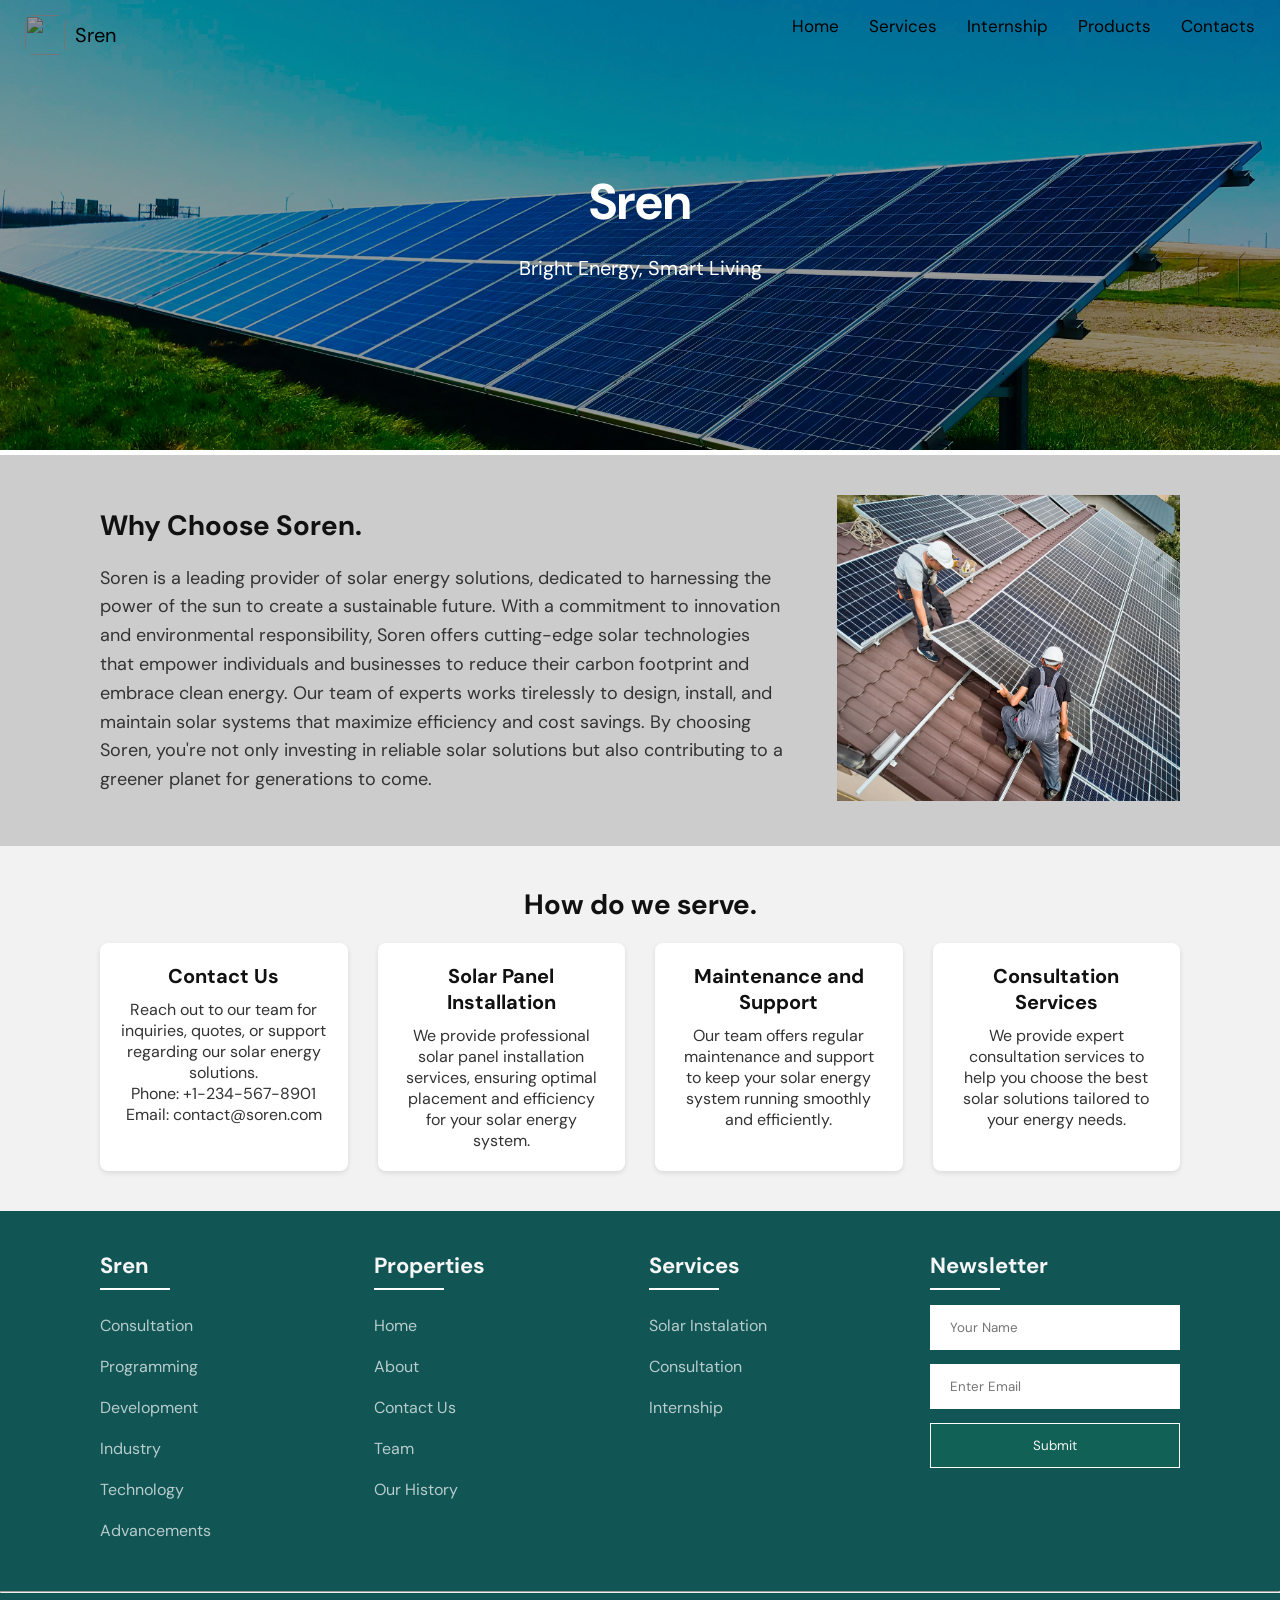
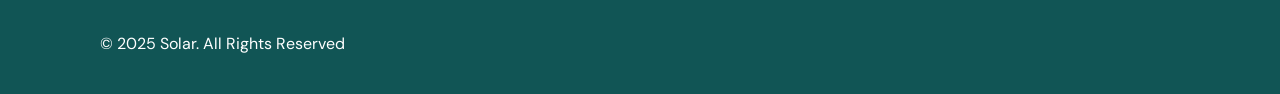
==== index.html @ a33e50d1 "Initial" ====
<!DOCTYPE html>
<html lang="en">
  <head>
    <meta charset="UTF-8" />
    <meta name="viewport" content="width=device-width, initial-scale=1.0" />
    <title>Project Solar</title>
    <link rel="stylesheet" href="index.css" />
    <link
      rel="stylesheet"
      href="https://cdnjs.cloudflare.com/ajax/libs/font-awesome/7.0.1/css/all.min.css"
    />
    <link rel="preconnect" href="https://fonts.googleapis.com" />
    <link rel="preconnect" href="https://fonts.gstatic.com" crossorigin />
    <link
      href="https://fonts.googleapis.com/css2?family=DM+Sans:ital,opsz,wght@0,9..40,100..1000;1,9..40,100..1000&family=Rubik:ital,wght@0,300..900;1,300..900&display=swap"
      rel="stylesheet"
    />
  </head>
  <body>
    <header>
      <nav class="navbar">
        <div class="brand">
          <img src="" alt="" />
          <span>S<i class="fa-regular fa-sun"></i>ren</span>
        </div>
        <div class="nav-links">
          <a href="#"><i class="fa-solid fa-house"></i>Home</a>
          <a href="#"><i class="fa-solid fa-bell-concierge"></i>Services</a>
          <a href="#"><i class="fa-solid fa-briefcase"></i>Internship</a>
          <a href="#"><i class="fa-solid fa-dolly"></i>Products</a>
          <a href="#"><i class="fa-solid fa-phone"></i>Contacts</a>
        </div>
      </nav>
    </header>
    <section class="intro">
      <img src="Images/s1.jpg" alt="" class="img">
      <div class="overlay">
        <div class="left">
          <h2>S<i class="fa-regular fa-sun"></i>ren</h2>
          <p>Bright Energy, Smart Living</p>
        </div>
        <div class="right"></div>
      </div>
    </section>
    <section class="info">
      <div class="info1">
        <h3>Why Choose Soren.</h3>
        <p>
          Soren is a leading provider of solar energy solutions, dedicated to
          harnessing the power of the sun to create a sustainable future. With a
          commitment to innovation and environmental responsibility, Soren
          offers cutting-edge solar technologies that empower individuals and
          businesses to reduce their carbon footprint and embrace clean energy.
          Our team of experts works tirelessly to design, install, and maintain
          solar systems that maximize efficiency and cost savings. By choosing
          Soren, you're not only investing in reliable solar solutions but also
          contributing to a greener planet for generations to come.
        </p>
      </div>
      <div class="info2">
        <img src="Images/s4.jpg" alt="" class="img2" />
      </div>
    </section>
    <section>
      <div class="info3">
        <h3>How do we serve.</h3>
        <div class="card-container">
          <div class="card">
            <i class="fa-solid fa-phone"></i>
            <h4>Contact Us</h4>
            <p>
              Reach out to our team for inquiries, quotes, or support regarding
              our solar energy solutions.
              <span style="display: block">
                Phone: +1-234-567-8901 <br />
                Email: contact@soren.com
              </span>
            </p>
          </div>
          <div class="card">
            <i class="fa-solid fa-solar-panel fa"></i>
            <h4>Solar Panel Installation</h4>
            <p>
              We provide professional solar panel installation services,
              ensuring optimal placement and efficiency for your solar energy
              system.
            </p>
          </div>
          <div class="card">
            <i class="fa-solid fa-tools fa"></i>
            <h4>Maintenance and Support</h4>
            <p>
              Our team offers regular maintenance and support to keep your solar
              energy system running smoothly and efficiently.
            </p>
          </div>
          <div class="card">
            <i class="fa-solid fa-leaf fa"></i>
            <h4>Consultation Services</h4>
            <p>
              We provide expert consultation services to help you choose the
              best solar solutions tailored to your energy needs.
            </p>
          </div>
        </div>
      </div>
    </section>

    <footer>
      <div class="container">
        <div class="row">
          <div class="footer-col">
            <h4>S<i class="fa-regular fa-sun"></i>ren</h4>
            <ul>
              <li><a href="#">Consultation</a></li>
              <li><a href="#">Programming</a></li>
              <li><a href="#">Development</a></li>
              <li><a href="#">Industry</a></li>
              <li><a href="#">Technology</a></li>
              <li><a href="#">Advancements</a></li>
            </ul>
          </div>
          <!-- 2nd column -->
          <div class="footer-col">
            <h4>Properties</h4>
            <ul>
              <li><a href="#">Home</a></li>
              <li><a href="#">About</a></li>
              <li><a href="#">Contact Us</a></li>
              <li><a href="#">Team</a></li>
              <li><a href="#">Our History</a></li>
            </ul>
          </div>
          <!-- 3rd Column -->
          <div class="footer-col">
            <h4>Services</h4>
            <ul>
              <li><a href="#">Solar Instalation</a></li>
              <li><a href="#">Consultation</a></li>
              <li><a href="#">Internship</a></li>
            </ul>
          </div>
          <!-- 4th column -->
          <div class="footer-col">
            <h4>Newsletter</h4>
            <form action="">
              <input type="text" placeholder="Your Name" class="inputName" />
              <input
                type="email"
                placeholder="Enter Email"
                class="inputEmail"
              />
              <input type="submit" value="Submit" class="inputSubmit" />
            </form>
          </div>
        </div>
        <hr />
        <div class="row">
          <div class="col">
            <p>&#169; 2025 Solar. All Rights Reserved</p>
          </div>
          <div class="socialicons">
            <a href=""><i class="fa-brands fa-facebook"></i></a>
            <a href=""><i class="fa-brands fa-instagram"></i></a>
            <a href=""><i class="fa-brands fa-x-twitter"></i></a>
            <a href=""><i class="fa-brands fa-linked-in"></i></a>
          </div>
        </div>
      </div>
    </footer>
  </body>
</html>
---- index.css ----
* {
  margin: 0;
  padding: 0;
  font-family: "DM Sans", sans-serif;
  box-sizing: border-box;
}
/* The navbar */
header {
  position: fixed;
  width: 100%;
}
.navbar {
  display: flex;
  justify-content: space-between;
  padding: 15px 25px;
  flex-wrap: wrap;
  background-color: rgba(0, 0, 0, 0);
}
.brand {
  display: flex;
  align-items: center;
  gap: 10px;
}
/* The logo` */
.brand img {
  width: 40px;
  height: 40px;
  border-radius: 8px;
}
.brand span {
  display: flex;
  font-size: 20px;
  /* gap: 30px; */
}
/* Nav Links */
.nav-links {
  display: flex;
  gap: 30px;
  justify-content: space-around;
}
.nav-links a {
  color: black;
  text-decoration: none;
  font-size: 17px;
  transition: color 0.5s ease-in-out, text-decoration 0.5s ease-in-out;
}
.nav-links a:hover {
  color: green;
  text-decoration: underline;
}
/* Section */

.img {
  width: 100%;
  height: 50vh;
  object-fit: cover;
}
.overlay {
  position: absolute;
  top: 0;
  left: 0;
  width: 100%;
  height: 50vh;
  background-color: rgba(0, 0, 0, 0.4);
  display: flex;
  flex-direction: column;
  justify-content: center;
  align-items: center;
  color: white;
  text-align: center;
}
.overlay h2 {
  font-size: 50px;
  margin-bottom: 20px;
}
.overlay p {
  font-size: 20px;
}
/* First Section */
.info {
  display: flex;
  justify-content: center;
  align-items: center;
  padding: 40px 100px;
  background-color: rgba(0, 0, 0, 0.2);
}
.info1 {
  width: 100%;
}
.info1 h3 {
  font-size: 28px;
  margin-bottom: 20px;
  color: #111;
}
.info1 p {
  font-size: 18px;
  line-height: 1.6;
  color: #333;
}

.info2 {
  margin-left: 50px;
  width: 50%;
}
.info2 .img2 {
  width: 100%;
  height: 100%;
  object-fit: cover;
}
/* Second section */
.info3 {
  text-align: center;
  padding: 40px 100px;
  background-color: rgba(0, 0, 0, 0.05);
}
.info3 h3 {
  font-size: 28px;
  margin-bottom: 20px;
  color: #111;
}
.card-container {
  display: flex;
  gap: 30px;
  justify-content: center;
}
.card {
  background-color: white;
  padding: 20px;
  border-radius: 8px;
  box-shadow: 0 2px 5px rgba(0, 0, 0, 0.1);
  width: 250px;
  text-align: center;
}
.card i {
  font-size: 40px;
  color: #155;
  margin-bottom: 15px;
}
.card h4 {
  font-size: 20px;
  margin-bottom: 10px;
  color: #111;
}
.card p {
  font-size: 16px;
  color: #333;
}

/* The footer */
footer .container {
  background-color: #155;
}
.row {
  display: flex;
  justify-content: space-between;
  padding: 40px 100px;
}
.footer-col ul {
  list-style: none;
}
.footer-col h4 {
  color: whitesmoke;
  margin-bottom: 25px;
  font-size: 22px;
  position: relative;
}
.footer-col h4::before {
  content: "";
  width: 70px;
  height: 2px;
  position: absolute;
  background-color: white;
  bottom: -10px;
}
.footer-col ul li {
  padding: 10px 0;
}
.footer-col ul li a {
  color: white;
  text-decoration: none;
  font-size: 16px;
  opacity: 0.7;
  transition: 0.5s;
}
.footer-col ul li a:hover {
  opacity: 1;
}
.footer-col input {
  border: none;
  width: 250px;
  height: 45px;
  display: block;
  padding-left: 20px;
  margin: 14px 0;
}
.footer-col .inputSubmit {
  padding: 0px 20px;
  color: whitesmoke;
  background-color: rgba(28, 207, 96, 0.1);
  border: none;
  border: 1px solid white;
}
.col p {
  color: white;
}
.row hr {
  opacity: 0.7;
}
.row .socialicons i {
  display: inline-block;
  color: white;
  font-size: 20px;
  margin: 0 15px;
  transition: 0.5s;
}
.row .socialicons i:hover {
  color: aquamarine;
  border: 0.5px solid whitesmoke;
}
@media (max-width: 600px) {
  footer .row {
    flex-direction: column;
    padding: 20px 30px;
  }
  footer .footer-col ul {
    margin-left: 20px;
    margin-bottom: 20px;
  }
  .footer-col input {
    width: 100%;
  }
}
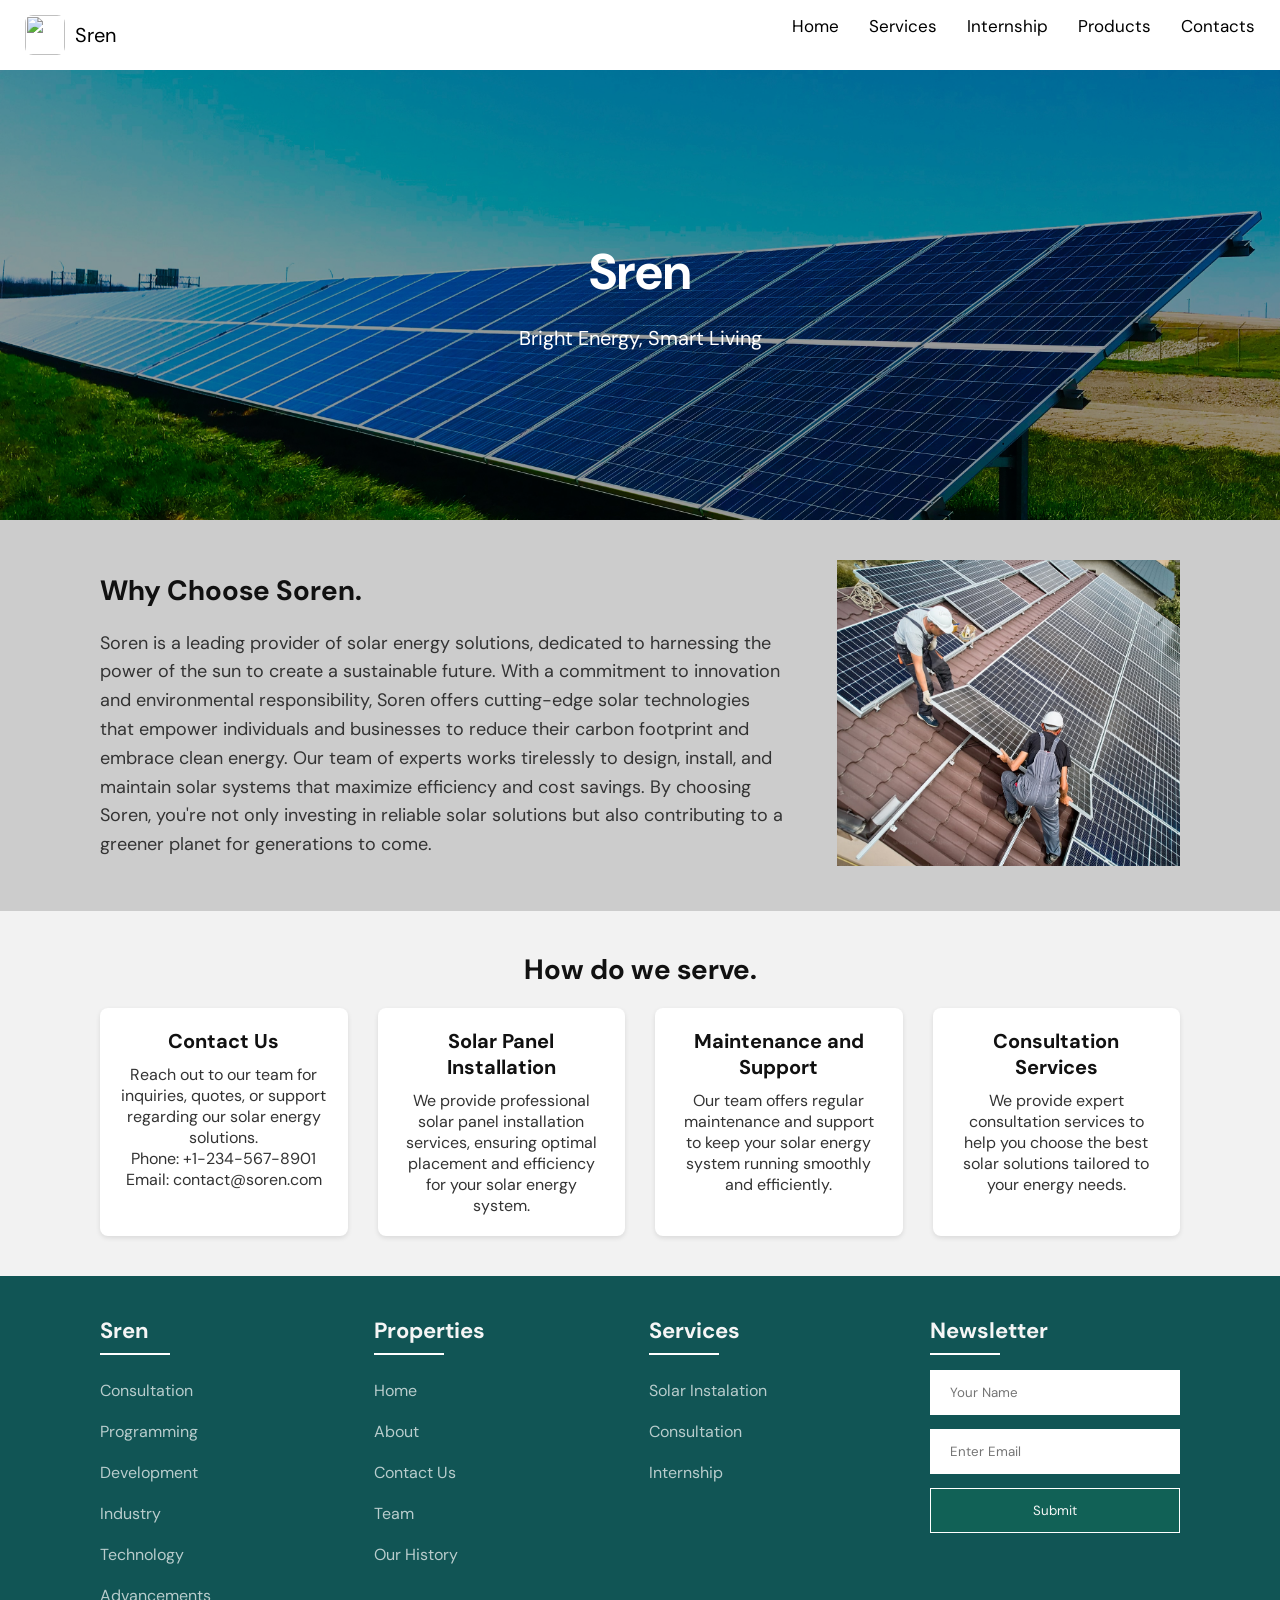
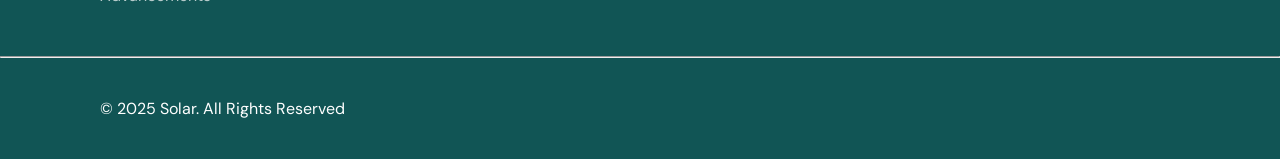
==== commit e8bf62af: "Initial2" ====
--- a/index.html
+++ b/index.html
@@ -23,12 +23,15 @@
           <img src="" alt="" />
           <span>S<i class="fa-regular fa-sun"></i>ren</span>
         </div>
-        <div class="nav-links">
-          <a href="#"><i class="fa-solid fa-house"></i>Home</a>
-          <a href="#"><i class="fa-solid fa-bell-concierge"></i>Services</a>
-          <a href="#"><i class="fa-solid fa-briefcase"></i>Internship</a>
-          <a href="#"><i class="fa-solid fa-dolly"></i>Products</a>
-          <a href="#"><i class="fa-solid fa-phone"></i>Contacts</a>
+        <button class="hamburger" id="hamburger" aria-label="Toggle menu">
+          <span></span><span></span><span></span>
+        </button>
+        <div class="nav-links" id="nav-links">
+          <a href="#"><i class="fa-solid fa-house"></i> Home</a>
+          <a href="#"><i class="fa-solid fa-bell-concierge"></i> Services</a>
+          <a href="#"><i class="fa-solid fa-briefcase"></i> Internship</a>
+          <a href="#"><i class="fa-solid fa-dolly"></i> Products</a>
+          <a href="#"><i class="fa-solid fa-phone"></i> Contacts</a>
         </div>
       </nav>
     </header>
@@ -168,5 +171,20 @@
         </div>
       </div>
     </footer>
+    <script>
+      const hamburger = document.getElementById('hamburger');
+      const navLinks = document.getElementById('nav-links');
+      hamburger.addEventListener('click', () => {
+        navLinks.classList.toggle('open');
+        hamburger.classList.toggle('active');
+      });
+      // Close nav when a link is clicked
+      navLinks.querySelectorAll('a').forEach(link => {
+        link.addEventListener('click', () => {
+          navLinks.classList.remove('open');
+          hamburger.classList.remove('active');
+        });
+      });
+    </script>
   </body>
 </html>
--- a/index.css
+++ b/index.css
@@ -1,232 +1,460 @@
-* {
-  margin: 0;
-  padding: 0;
-  font-family: "DM Sans", sans-serif;
-  box-sizing: border-box;
-}
-/* The navbar */
-header {
-  position: fixed;
-  width: 100%;
-}
-.navbar {
-  display: flex;
-  justify-content: space-between;
-  padding: 15px 25px;
-  flex-wrap: wrap;
-  background-color: rgba(0, 0, 0, 0);
-}
-.brand {
-  display: flex;
-  align-items: center;
-  gap: 10px;
-}
-/* The logo` */
-.brand img {
-  width: 40px;
-  height: 40px;
-  border-radius: 8px;
-}
-.brand span {
-  display: flex;
-  font-size: 20px;
-  /* gap: 30px; */
-}
-/* Nav Links */
-.nav-links {
-  display: flex;
-  gap: 30px;
-  justify-content: space-around;
-}
-.nav-links a {
-  color: black;
-  text-decoration: none;
-  font-size: 17px;
-  transition: color 0.5s ease-in-out, text-decoration 0.5s ease-in-out;
-}
-.nav-links a:hover {
-  color: green;
-  text-decoration: underline;
-}
-/* Section */
-
-.img {
-  width: 100%;
-  height: 50vh;
-  object-fit: cover;
-}
-.overlay {
-  position: absolute;
-  top: 0;
-  left: 0;
-  width: 100%;
-  height: 50vh;
-  background-color: rgba(0, 0, 0, 0.4);
-  display: flex;
-  flex-direction: column;
-  justify-content: center;
-  align-items: center;
-  color: white;
-  text-align: center;
-}
-.overlay h2 {
-  font-size: 50px;
-  margin-bottom: 20px;
-}
-.overlay p {
-  font-size: 20px;
-}
-/* First Section */
-.info {
-  display: flex;
-  justify-content: center;
-  align-items: center;
-  padding: 40px 100px;
-  background-color: rgba(0, 0, 0, 0.2);
-}
-.info1 {
-  width: 100%;
-}
-.info1 h3 {
-  font-size: 28px;
-  margin-bottom: 20px;
-  color: #111;
-}
-.info1 p {
-  font-size: 18px;
-  line-height: 1.6;
-  color: #333;
-}
-
-.info2 {
-  margin-left: 50px;
-  width: 50%;
-}
-.info2 .img2 {
-  width: 100%;
-  height: 100%;
-  object-fit: cover;
-}
-/* Second section */
-.info3 {
-  text-align: center;
-  padding: 40px 100px;
-  background-color: rgba(0, 0, 0, 0.05);
-}
-.info3 h3 {
-  font-size: 28px;
-  margin-bottom: 20px;
-  color: #111;
-}
-.card-container {
-  display: flex;
-  gap: 30px;
-  justify-content: center;
-}
-.card {
-  background-color: white;
-  padding: 20px;
-  border-radius: 8px;
-  box-shadow: 0 2px 5px rgba(0, 0, 0, 0.1);
-  width: 250px;
-  text-align: center;
-}
-.card i {
-  font-size: 40px;
-  color: #155;
-  margin-bottom: 15px;
-}
-.card h4 {
-  font-size: 20px;
-  margin-bottom: 10px;
-  color: #111;
-}
-.card p {
-  font-size: 16px;
-  color: #333;
-}
-
-/* The footer */
-footer .container {
-  background-color: #155;
-}
-.row {
-  display: flex;
-  justify-content: space-between;
-  padding: 40px 100px;
-}
-.footer-col ul {
-  list-style: none;
-}
-.footer-col h4 {
-  color: whitesmoke;
-  margin-bottom: 25px;
-  font-size: 22px;
-  position: relative;
-}
-.footer-col h4::before {
-  content: "";
-  width: 70px;
-  height: 2px;
-  position: absolute;
-  background-color: white;
-  bottom: -10px;
-}
-.footer-col ul li {
-  padding: 10px 0;
-}
-.footer-col ul li a {
-  color: white;
-  text-decoration: none;
-  font-size: 16px;
-  opacity: 0.7;
-  transition: 0.5s;
-}
-.footer-col ul li a:hover {
-  opacity: 1;
-}
-.footer-col input {
-  border: none;
-  width: 250px;
-  height: 45px;
-  display: block;
-  padding-left: 20px;
-  margin: 14px 0;
-}
-.footer-col .inputSubmit {
-  padding: 0px 20px;
-  color: whitesmoke;
-  background-color: rgba(28, 207, 96, 0.1);
-  border: none;
-  border: 1px solid white;
-}
-.col p {
-  color: white;
-}
-.row hr {
-  opacity: 0.7;
-}
-.row .socialicons i {
-  display: inline-block;
-  color: white;
-  font-size: 20px;
-  margin: 0 15px;
-  transition: 0.5s;
-}
-.row .socialicons i:hover {
-  color: aquamarine;
-  border: 0.5px solid whitesmoke;
-}
-@media (max-width: 600px) {
-  footer .row {
-    flex-direction: column;
-    padding: 20px 30px;
-  }
-  footer .footer-col ul {
-    margin-left: 20px;
-    margin-bottom: 20px;
-  }
-  .footer-col input {
-    width: 100%;
-  }
-}
+* {
+  margin: 0;
+  padding: 0;
+  font-family: "DM Sans", sans-serif;
+  box-sizing: border-box;
+}
+/* The navbar */
+header {
+  position: fixed;
+  width: 100%;
+  z-index: 100;
+}
+.navbar {
+  display: flex;
+  justify-content: space-between;
+  padding: 15px 25px;
+  flex-wrap: wrap;
+  background-color: rgba(0, 0, 0, 0);
+}
+.brand {
+  display: flex;
+  align-items: center;
+  gap: 10px;
+}
+/* The logo` */
+.brand img {
+  width: 40px;
+  height: 40px;
+  border-radius: 8px;
+}
+.brand span {
+  display: flex;
+  font-size: 20px;
+  /* gap: 30px; */
+}
+/* Nav Links */
+.nav-links {
+  display: flex;
+  gap: 30px;
+  justify-content: space-around;
+}
+.nav-links a {
+  color: black;
+  text-decoration: none;
+  font-size: 17px;
+  transition: color 0.5s ease-in-out, text-decoration 0.5s ease-in-out;
+}
+.nav-links a:hover {
+  color: green;
+  text-decoration: underline;
+}
+/* Section */
+
+.intro {
+  position: relative;
+  padding-top: 70px;
+}
+.img {
+  width: 100%;
+  height: 50vh;
+  object-fit: cover;
+  display: block;
+}
+.overlay {
+  position: absolute;
+  top: 70px;
+  left: 0;
+  width: 100%;
+  height: 50vh;
+  background-color: rgba(0, 0, 0, 0.4);
+  display: flex;
+  flex-direction: column;
+  justify-content: center;
+  align-items: center;
+  color: white;
+  text-align: center;
+  z-index: 0;
+}
+.overlay h2 {
+  font-size: 50px;
+  margin-bottom: 20px;
+}
+.overlay p {
+  font-size: 20px;
+}
+/* First Section */
+.info {
+  display: flex;
+  justify-content: center;
+  align-items: center;
+  padding: 40px 100px;
+  background-color: rgba(0, 0, 0, 0.2);
+}
+.info1 {
+  width: 100%;
+}
+.info1 h3 {
+  font-size: 28px;
+  margin-bottom: 20px;
+  color: #111;
+}
+.info1 p {
+  font-size: 18px;
+  line-height: 1.6;
+  color: #333;
+}
+
+.info2 {
+  margin-left: 50px;
+  width: 50%;
+}
+.info2 .img2 {
+  width: 100%;
+  height: 100%;
+  object-fit: cover;
+}
+/* Second section */
+.info3 {
+  text-align: center;
+  padding: 40px 100px;
+  background-color: rgba(0, 0, 0, 0.05);
+}
+.info3 h3 {
+  font-size: 28px;
+  margin-bottom: 20px;
+  color: #111;
+}
+.card-container {
+  display: flex;
+  gap: 30px;
+  justify-content: center;
+}
+.card {
+  background-color: white;
+  padding: 20px;
+  border-radius: 8px;
+  box-shadow: 0 2px 5px rgba(0, 0, 0, 0.1);
+  width: 250px;
+  text-align: center;
+}
+.card i {
+  font-size: 40px;
+  color: #155;
+  margin-bottom: 15px;
+}
+.card h4 {
+  font-size: 20px;
+  margin-bottom: 10px;
+  color: #111;
+}
+.card p {
+  font-size: 16px;
+  color: #333;
+}
+
+/* The footer */
+footer .container {
+  background-color: #155;
+}
+.row {
+  display: flex;
+  justify-content: space-between;
+  padding: 40px 100px;
+}
+.footer-col ul {
+  list-style: none;
+}
+.footer-col h4 {
+  color: whitesmoke;
+  margin-bottom: 25px;
+  font-size: 22px;
+  position: relative;
+}
+.footer-col h4::before {
+  content: "";
+  width: 70px;
+  height: 2px;
+  position: absolute;
+  background-color: white;
+  bottom: -10px;
+}
+.footer-col ul li {
+  padding: 10px 0;
+}
+.footer-col ul li a {
+  color: white;
+  text-decoration: none;
+  font-size: 16px;
+  opacity: 0.7;
+  transition: 0.5s;
+}
+.footer-col ul li a:hover {
+  opacity: 1;
+}
+.footer-col input {
+  border: none;
+  width: 250px;
+  height: 45px;
+  display: block;
+  padding-left: 20px;
+  margin: 14px 0;
+}
+.footer-col .inputSubmit {
+  padding: 0px 20px;
+  color: whitesmoke;
+  background-color: rgba(28, 207, 96, 0.1);
+  border: none;
+  border: 1px solid white;
+}
+.col p {
+  color: white;
+}
+.row hr {
+  opacity: 0.7;
+}
+.row .socialicons i {
+  display: inline-block;
+  color: white;
+  font-size: 20px;
+  margin: 0 15px;
+  transition: 0.5s;
+}
+.row .socialicons i:hover {
+  color: aquamarine;
+  border: 0.5px solid whitesmoke;
+}
+/* Hamburger button */
+.hamburger {
+  display: none;
+  flex-direction: column;
+  gap: 5px;
+  background: none;
+  border: none;
+  cursor: pointer;
+  padding: 5px;
+}
+.hamburger span {
+  display: block;
+  width: 25px;
+  height: 3px;
+  background-color: #111;
+  border-radius: 3px;
+  transition: all 0.3s ease;
+}
+.hamburger.active span:nth-child(1) {
+  transform: translateY(8px) rotate(45deg);
+}
+.hamburger.active span:nth-child(2) {
+  opacity: 0;
+}
+.hamburger.active span:nth-child(3) {
+  transform: translateY(-8px) rotate(-45deg);
+}
+
+/* =====================
+   RESPONSIVE STYLES
+   ===================== */
+
+/* Tablet (max-width: 992px) */
+@media (max-width: 992px) {
+  .info {
+    padding: 40px 50px;
+  }
+
+  .info3 {
+    padding: 40px 50px;
+  }
+
+  .card-container {
+    flex-wrap: wrap;
+    gap: 20px;
+  }
+
+  .card {
+    width: calc(50% - 10px);
+  }
+
+  .row {
+    padding: 40px 50px;
+    flex-wrap: wrap;
+    gap: 30px;
+  }
+
+  .footer-col {
+    width: calc(50% - 15px);
+  }
+}
+
+/* Mobile Large (max-width: 768px) */
+@media (max-width: 768px) {
+  /* Navbar */
+  .navbar {
+    flex-direction: row;
+    align-items: center;
+    flex-wrap: wrap;
+    gap: 0;
+    padding: 15px 20px;
+    background-color: rgba(255, 255, 255, 0.97);
+    justify-content: space-between;
+  }
+
+  .hamburger {
+    display: flex;
+  }
+
+  .nav-links {
+    display: none;
+    width: 100%;
+    flex-direction: column;
+    gap: 10px;
+    padding: 10px 0 5px;
+  }
+
+  .nav-links.open {
+    display: flex;
+  }
+
+  .nav-links a {
+    font-size: 15px;
+    padding: 5px 0;
+  }
+
+  /* Hero overlay */
+  .overlay h2 {
+    font-size: 36px;
+  }
+
+  .overlay p {
+    font-size: 16px;
+    padding: 0 20px;
+  }
+
+  /* Info section */
+  .info {
+    flex-direction: column;
+    padding: 30px 30px;
+  }
+
+  .info2 {
+    margin-left: 0;
+    margin-top: 25px;
+    width: 100%;
+  }
+
+  .info2 .img2 {
+    height: 250px;
+  }
+
+  .info1 h3 {
+    font-size: 24px;
+  }
+
+  .info1 p {
+    font-size: 16px;
+  }
+
+  /* Cards */
+  .info3 {
+    padding: 30px 20px;
+  }
+
+  .info3 h3 {
+    font-size: 24px;
+  }
+
+  .card-container {
+    flex-direction: column;
+    align-items: center;
+  }
+
+  .card {
+    width: 100%;
+    max-width: 400px;
+  }
+
+  /* Footer */
+  .row {
+    flex-direction: column;
+    padding: 30px 20px;
+    gap: 25px;
+  }
+
+  .footer-col {
+    width: 100%;
+  }
+
+  .footer-col ul {
+    margin-left: 10px;
+    margin-bottom: 10px;
+  }
+
+  .footer-col input {
+    width: 100%;
+  }
+
+  .footer-col h4 {
+    font-size: 18px;
+  }
+
+  .socialicons {
+    margin-top: 10px;
+  }
+}
+
+/* Mobile Small (max-width: 480px) */
+@media (max-width: 480px) {
+  .navbar {
+    padding: 12px 15px;
+  }
+
+  .brand span {
+    font-size: 18px;
+  }
+
+  .nav-links {
+    gap: 10px;
+  }
+
+  .nav-links a {
+    font-size: 14px;
+  }
+
+  .overlay h2 {
+    font-size: 28px;
+    margin-bottom: 10px;
+  }
+
+  .overlay p {
+    font-size: 14px;
+  }
+
+  .img {
+    height: 45vh;
+  }
+
+  .overlay {
+    height: 45vh;
+  }
+
+  .info {
+    padding: 25px 15px;
+  }
+
+  .info3 {
+    padding: 25px 15px;
+  }
+
+  .card {
+    padding: 15px;
+  }
+
+  .row {
+    padding: 20px 15px;
+  }
+
+  .footer-col h4 {
+    font-size: 16px;
+    margin-bottom: 20px;
+  }
+}
